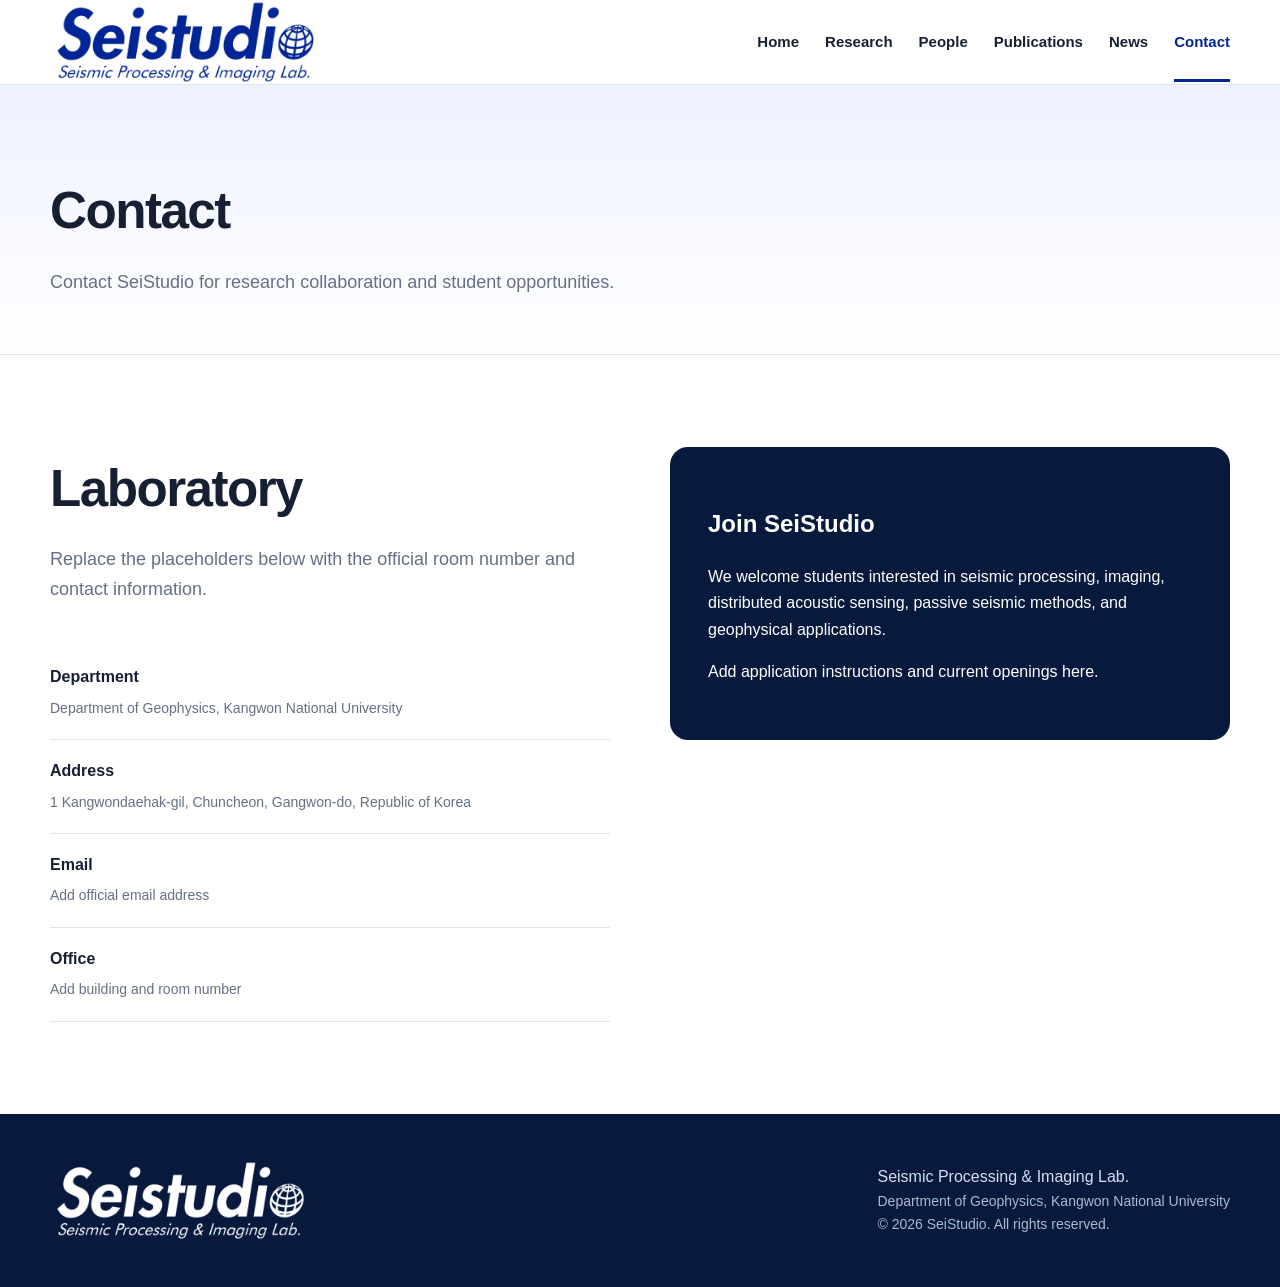
==== contact.html @ 81cd83b4 "Add files via upload" ====
<!DOCTYPE html>
<html lang="en">
<head>
  <meta charset="UTF-8">
  <meta name="viewport" content="width=device-width, initial-scale=1.0">
  <meta name="description" content="SeiStudio, Seismic Processing and Imaging Lab at Kangwon National University">
  <title>Contact | SeiStudio</title>
  <link rel="stylesheet" href="styles.css">
</head>
<body>

<header class="site-header">
  <div class="container navbar">
    <a class="brand" href="index.html">
      <img src="assets/Seistudio_logo_blue.png" alt="SeiStudio">
    </a>
    <nav class="nav-links" aria-label="Primary navigation">
      <a href="index.html" class="">Home</a>
      <a href="research.html" class="">Research</a>
      <a href="people.html" class="">People</a>
      <a href="publications.html" class="">Publications</a>
      <a href="news.html" class="">News</a>
      <a href="contact.html" class="active">Contact</a>
    </nav>
  </div>
</header>


<main>
  <section class="page-hero">
    <div class="container">
      <h1>Contact</h1>
      <p>Contact SeiStudio for research collaboration and student opportunities.</p>
    </div>
  </section>
  <section class="section">
    <div class="container split">
      <div>
        <div class="section-heading">
          <h2>Laboratory</h2>
          <p>Replace the placeholders below with the official room number and contact information.</p>
        </div>
        <ul class="list-clean">
          <li><strong>Department</strong><span class="meta">Department of Geophysics, Kangwon National University</span></li>
          <li><strong>Address</strong><span class="meta">1 Kangwondaehak-gil, Chuncheon, Gangwon-do, Republic of Korea</span></li>
          <li><strong>Email</strong><span class="meta">Add official email address</span></li>
          <li><strong>Office</strong><span class="meta">Add building and room number</span></li>
        </ul>
      </div>
      <aside class="contact-box">
        <h2>Join SeiStudio</h2>
        <p>
          We welcome students interested in seismic processing, imaging,
          distributed acoustic sensing, passive seismic methods, and geophysical applications.
        </p>
        <p>Add application instructions and current openings here.</p>
      </aside>
    </div>
  </section>
</main>


<footer class="site-footer">
  <div class="container footer-grid">
    <img src="assets/Seistudio_logo_white.png" alt="SeiStudio">
    <div>
      <div>Seismic Processing &amp; Imaging Lab.</div>
      <div class="small">Department of Geophysics, Kangwon National University</div>
      <div class="small">&copy; 2026 SeiStudio. All rights reserved.</div>
    </div>
  </div>
</footer>

</body>
</html>
---- styles.css ----
:root {
  --blue: #002596;
  --navy: #071a3d;
  --text: #172033;
  --muted: #657084;
  --line: #dfe5ec;
  --light: #f6f8fb;
  --white: #ffffff;
  --max-width: 1180px;
}

* {
  box-sizing: border-box;
}

html {
  scroll-behavior: smooth;
}

body {
  margin: 0;
  font-family: Arial, Helvetica, sans-serif;
  color: var(--text);
  background: var(--white);
  line-height: 1.65;
}

a {
  color: inherit;
  text-decoration: none;
}

img {
  max-width: 100%;
}

.container {
  width: min(var(--max-width), calc(100% - 40px));
  margin: 0 auto;
}

.site-header {
  position: sticky;
  top: 0;
  z-index: 100;
  background: rgba(255,255,255,0.96);
  border-bottom: 1px solid var(--line);
  backdrop-filter: blur(10px);
}

.navbar {
  min-height: 78px;
  display: flex;
  align-items: center;
  justify-content: space-between;
  gap: 24px;
}

.brand img {
  width: 270px;
  display: block;
}

.nav-links {
  display: flex;
  align-items: center;
  gap: 26px;
  font-size: 15px;
  font-weight: 600;
}

.nav-links a {
  padding: 28px 0 24px;
  border-bottom: 3px solid transparent;
}

.nav-links a:hover,
.nav-links a.active {
  color: var(--blue);
  border-bottom-color: var(--blue);
}

.hero {
  min-height: 650px;
  display: flex;
  align-items: center;
  color: var(--white);
  background:
    linear-gradient(105deg, rgba(7,26,61,0.96), rgba(0,37,150,0.78)),
    radial-gradient(circle at 75% 35%, rgba(255,255,255,0.12), transparent 34%);
}

.hero-grid {
  display: grid;
  grid-template-columns: 1.15fr 0.85fr;
  align-items: center;
  gap: 64px;
  padding: 90px 0;
}

.hero-logo {
  width: min(720px, 100%);
  margin-bottom: 28px;
}

.eyebrow {
  font-size: 13px;
  font-weight: 700;
  letter-spacing: 0.16em;
  text-transform: uppercase;
  color: #b9c8ff;
  margin-bottom: 18px;
}

.hero h1 {
  font-size: clamp(42px, 6vw, 76px);
  line-height: 1.05;
  margin: 0 0 24px;
  letter-spacing: -0.04em;
}

.hero p {
  max-width: 760px;
  font-size: 20px;
  color: #e4e9f8;
  margin: 0;
}

.hero-card {
  padding: 34px;
  border: 1px solid rgba(255,255,255,0.22);
  border-radius: 18px;
  background: rgba(255,255,255,0.08);
  box-shadow: 0 20px 50px rgba(0,0,0,0.18);
}

.hero-card h3 {
  margin-top: 0;
  font-size: 20px;
}

.hero-card ul {
  padding-left: 20px;
  margin-bottom: 0;
  color: #ecf0ff;
}

.section {
  padding: 92px 0;
}

.section.light {
  background: var(--light);
}

.section-heading {
  max-width: 760px;
  margin-bottom: 42px;
}

.section-heading h2,
.page-hero h1 {
  font-size: clamp(34px, 4vw, 52px);
  margin: 0 0 14px;
  letter-spacing: -0.03em;
}

.section-heading p,
.page-hero p {
  color: var(--muted);
  font-size: 18px;
  margin: 0;
}

.cards {
  display: grid;
  grid-template-columns: repeat(4, 1fr);
  gap: 22px;
}

.card {
  background: var(--white);
  border: 1px solid var(--line);
  border-radius: 16px;
  padding: 28px;
  transition: transform 0.2s ease, box-shadow 0.2s ease;
}

.card:hover {
  transform: translateY(-4px);
  box-shadow: 0 15px 35px rgba(21, 42, 90, 0.10);
}

.card-number {
  width: 42px;
  height: 42px;
  border-radius: 50%;
  display: grid;
  place-items: center;
  background: #e9eeff;
  color: var(--blue);
  font-weight: 700;
  margin-bottom: 18px;
}

.card h3 {
  margin: 0 0 10px;
  font-size: 20px;
}

.card p {
  color: var(--muted);
  margin: 0;
}

.split {
  display: grid;
  grid-template-columns: 1fr 1fr;
  gap: 60px;
  align-items: start;
}

.list-clean {
  list-style: none;
  padding: 0;
  margin: 0;
}

.list-clean li {
  padding: 18px 0;
  border-bottom: 1px solid var(--line);
}

.list-clean strong {
  display: block;
  margin-bottom: 4px;
}

.meta {
  font-size: 14px;
  color: var(--muted);
}

.page-hero {
  padding: 84px 0 56px;
  background: linear-gradient(180deg, #eef2ff, #ffffff);
  border-bottom: 1px solid var(--line);
}

.content-grid {
  display: grid;
  grid-template-columns: 1fr 1fr;
  gap: 26px;
}

.profile {
  display: grid;
  grid-template-columns: 220px 1fr;
  gap: 34px;
  align-items: start;
  padding: 32px;
  border: 1px solid var(--line);
  border-radius: 16px;
}

.profile-photo {
  aspect-ratio: 4/5;
  background: var(--light);
  border: 1px dashed #aeb8c7;
  border-radius: 12px;
  display: grid;
  place-items: center;
  text-align: center;
  padding: 20px;
  color: var(--muted);
}

.pub-item {
  padding: 24px 0;
  border-bottom: 1px solid var(--line);
}

.pub-item:first-child {
  padding-top: 0;
}

.pub-item h3 {
  margin: 0 0 6px;
  font-size: 18px;
}

.pub-item p {
  margin: 0;
  color: var(--muted);
}

.tag {
  display: inline-block;
  margin-top: 10px;
  padding: 4px 10px;
  border-radius: 999px;
  background: #e9eeff;
  color: var(--blue);
  font-size: 12px;
  font-weight: 700;
}

.contact-box {
  background: var(--navy);
  color: var(--white);
  border-radius: 18px;
  padding: 38px;
}

.contact-box a {
  text-decoration: underline;
}

.site-footer {
  background: var(--navy);
  color: #d7def0;
  padding: 46px 0;
}

.footer-grid {
  display: flex;
  justify-content: space-between;
  align-items: center;
  gap: 28px;
}

.footer-grid img {
  width: 260px;
}

.small {
  font-size: 14px;
  color: #aeb8cf;
}

@media (max-width: 900px) {
  .nav-links {
    gap: 14px;
    font-size: 13px;
    overflow-x: auto;
  }

  .brand img {
    width: 210px;
  }

  .hero-grid,
  .split,
  .content-grid,
  .profile {
    grid-template-columns: 1fr;
  }

  .cards {
    grid-template-columns: repeat(2, 1fr);
  }

  .hero-card {
    display: none;
  }
}

@media (max-width: 620px) {
  .navbar {
    align-items: flex-start;
    flex-direction: column;
    padding: 16px 0 0;
  }

  .nav-links {
    width: 100%;
  }

  .nav-links a {
    padding: 12px 0 14px;
  }

  .cards {
    grid-template-columns: 1fr;
  }

  .hero {
    min-height: 540px;
  }

  .hero-grid {
    padding: 70px 0;
  }

  .hero p {
    font-size: 18px;
  }

  .footer-grid {
    flex-direction: column;
    align-items: flex-start;
  }
}
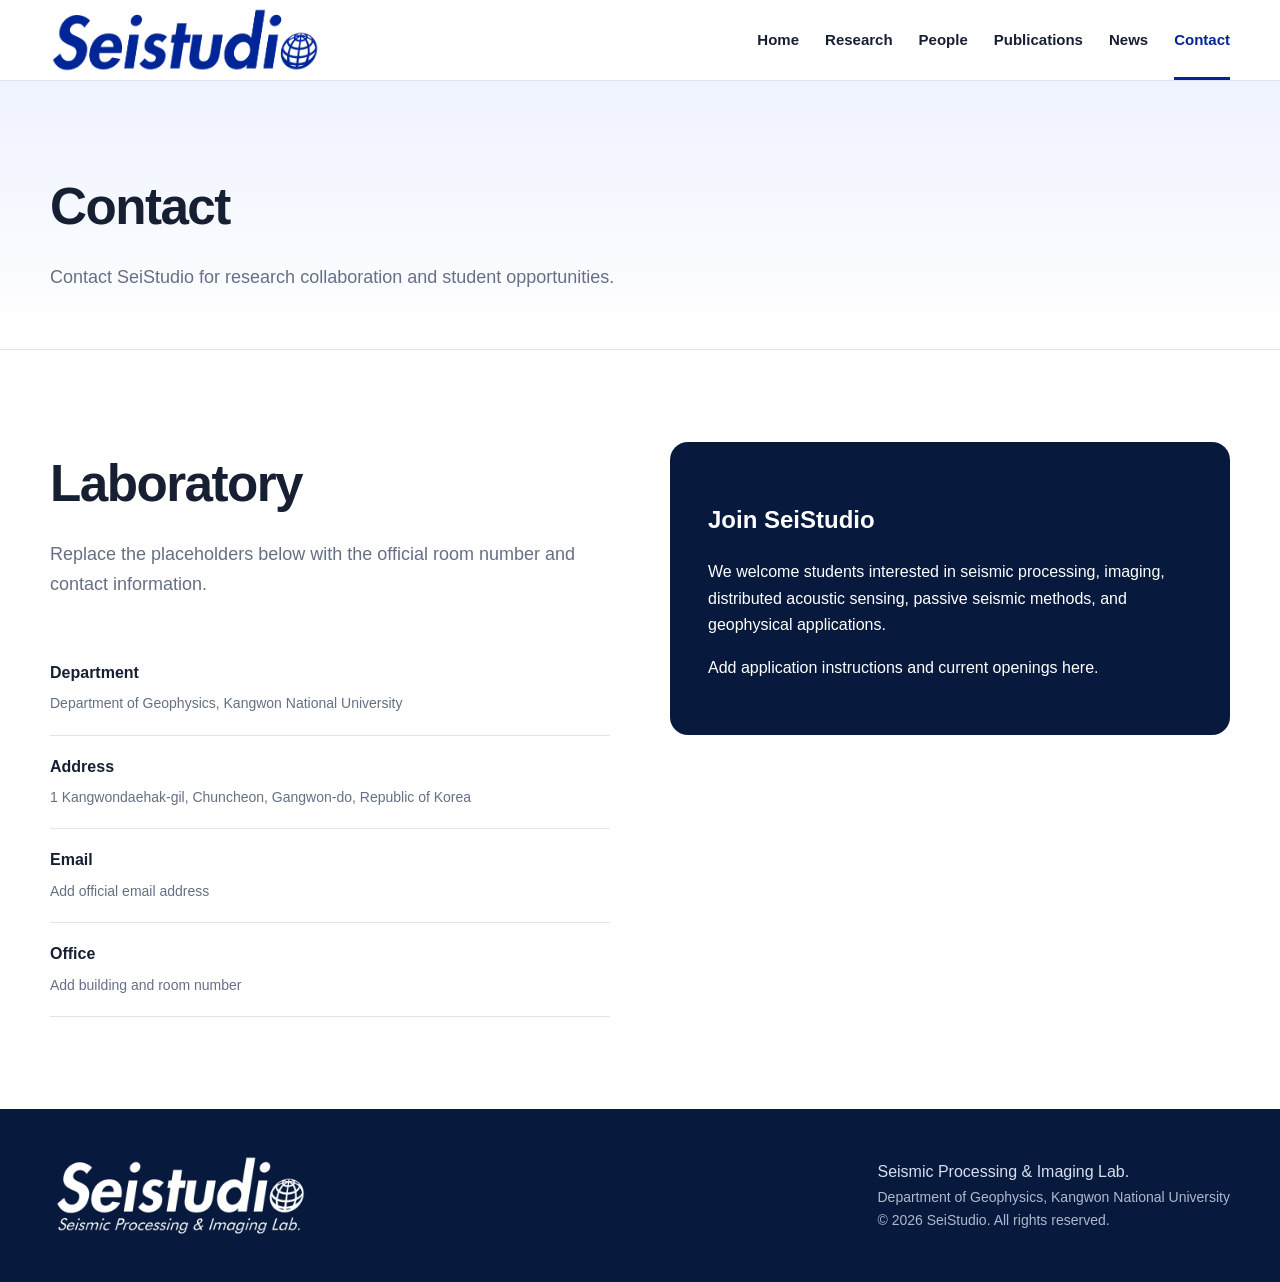
==== commit f114ed0b: "Update contact.html" ====
--- a/contact.html
+++ b/contact.html
@@ -12,7 +12,7 @@
 <header class="site-header">
   <div class="container navbar">
     <a class="brand" href="index.html">
-      <img src="assets/Seistudio_logo_blue.png" alt="SeiStudio">
+      <img src="assets/Seistudio_header_blue.png" alt="SeiStudio">
     </a>
     <nav class="nav-links" aria-label="Primary navigation">
       <a href="index.html" class="">Home</a>
@@ -72,4 +72,4 @@
 </footer>
 
 </body>
-</html>+</html>
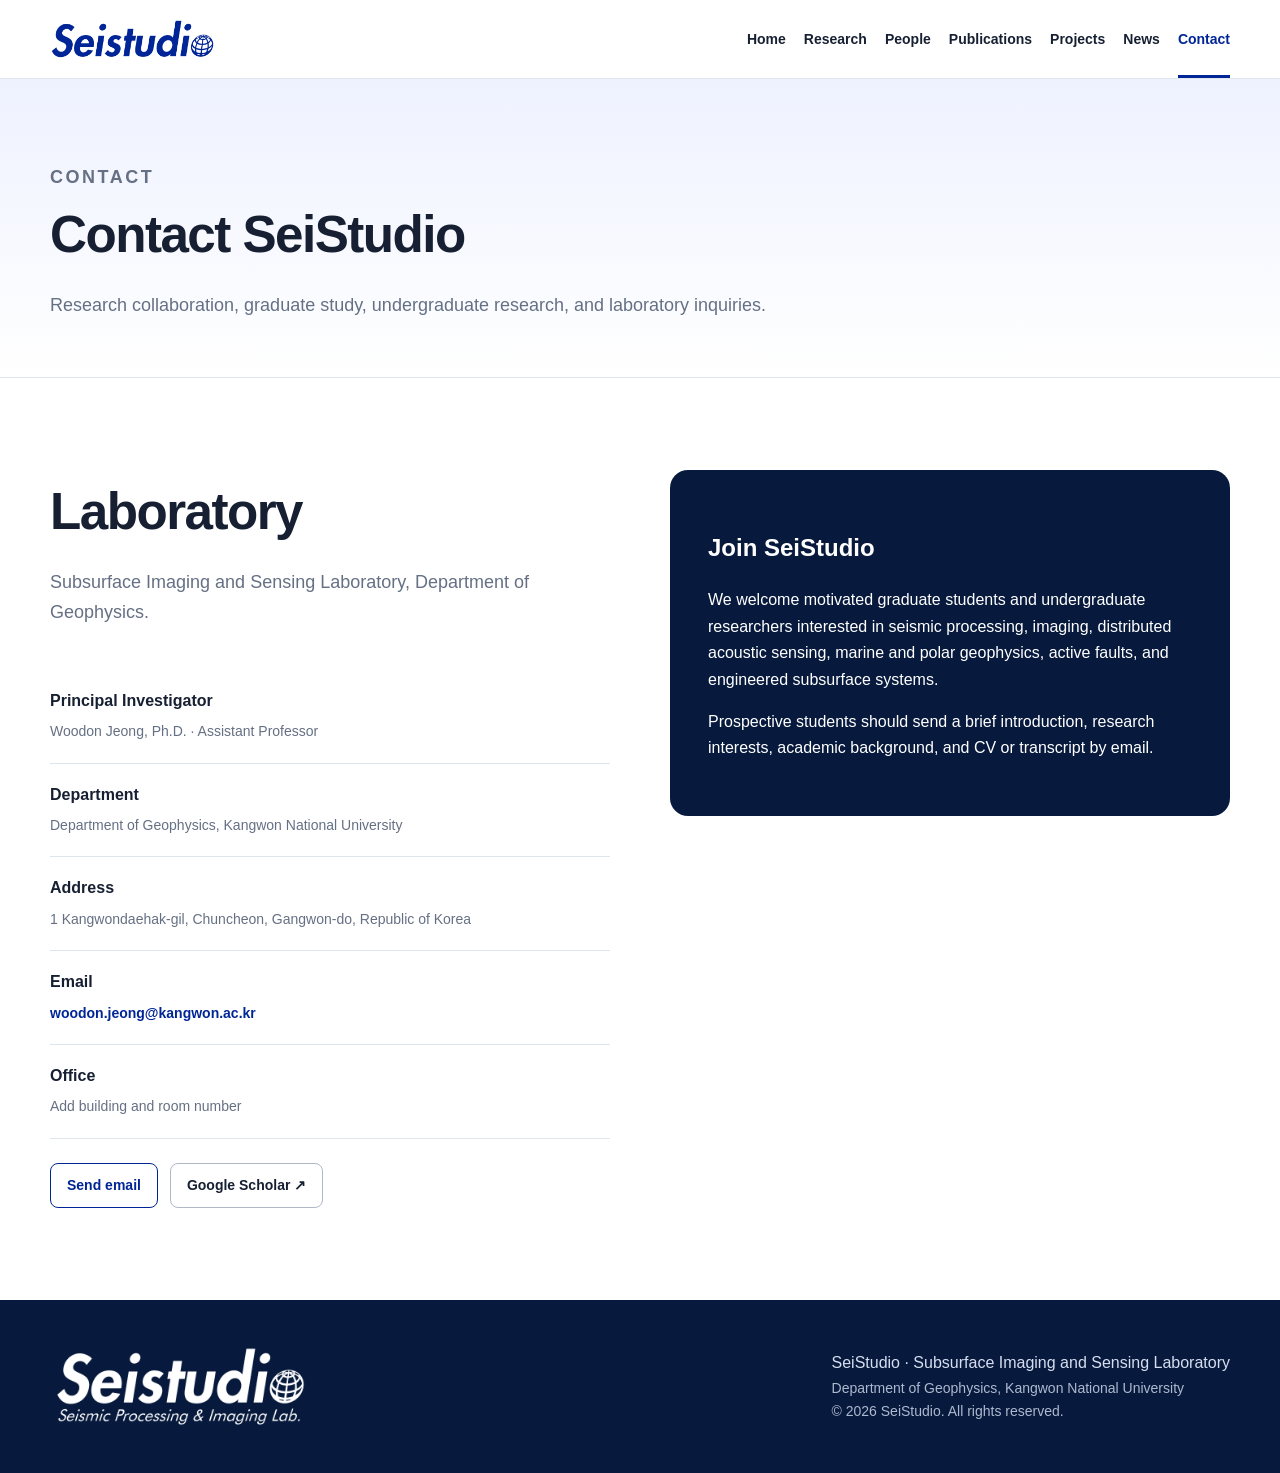
==== commit 2ade73da: "Add files via upload" ====
--- a/contact.html
+++ b/contact.html
@@ -3,73 +3,99 @@
 <head>
   <meta charset="UTF-8">
   <meta name="viewport" content="width=device-width, initial-scale=1.0">
-  <meta name="description" content="SeiStudio, Seismic Processing and Imaging Lab at Kangwon National University">
+  <meta name="description" content="SeiStudio, Subsurface Imaging and Sensing Laboratory at Kangwon National University">
   <title>Contact | SeiStudio</title>
   <link rel="stylesheet" href="styles.css">
+  <link rel="stylesheet" href="cv-update.css">
+
 </head>
 <body>
-
 <header class="site-header">
   <div class="container navbar">
-    <a class="brand" href="index.html">
+    <a class="brand" href="index.html" aria-label="SeiStudio home">
       <img src="assets/Seistudio_header_blue.png" alt="SeiStudio">
     </a>
     <nav class="nav-links" aria-label="Primary navigation">
-      <a href="index.html" class="">Home</a>
-      <a href="research.html" class="">Research</a>
-      <a href="people.html" class="">People</a>
-      <a href="publications.html" class="">Publications</a>
-      <a href="news.html" class="">News</a>
+      <a href="index.html">Home</a>
+      <a href="research.html">Research</a>
+      <a href="people.html">People</a>
+      <a href="publications.html">Publications</a>
+      <a href="projects.html">Projects</a>
+      <a href="news.html">News</a>
       <a href="contact.html" class="active">Contact</a>
     </nav>
   </div>
 </header>
 
-
 <main>
   <section class="page-hero">
     <div class="container">
-      <h1>Contact</h1>
-      <p>Contact SeiStudio for research collaboration and student opportunities.</p>
+      <p class="section-kicker">Contact</p>
+      <h1>Contact SeiStudio</h1>
+      <p>Research collaboration, graduate study, undergraduate research, and laboratory inquiries.</p>
     </div>
   </section>
+
   <section class="section">
     <div class="container split">
-      <div>
+      <div class="contact-details">
         <div class="section-heading">
           <h2>Laboratory</h2>
-          <p>Replace the placeholders below with the official room number and contact information.</p>
+          <p>Subsurface Imaging and Sensing Laboratory, Department of Geophysics.</p>
         </div>
         <ul class="list-clean">
-          <li><strong>Department</strong><span class="meta">Department of Geophysics, Kangwon National University</span></li>
-          <li><strong>Address</strong><span class="meta">1 Kangwondaehak-gil, Chuncheon, Gangwon-do, Republic of Korea</span></li>
-          <li><strong>Email</strong><span class="meta">Add official email address</span></li>
-          <li><strong>Office</strong><span class="meta">Add building and room number</span></li>
+          <li>
+            <strong>Principal Investigator</strong>
+            <span class="meta">Woodon Jeong, Ph.D. · Assistant Professor</span>
+          </li>
+          <li>
+            <strong>Department</strong>
+            <span class="meta">Department of Geophysics, Kangwon National University</span>
+          </li>
+          <li>
+            <strong>Address</strong>
+            <span class="meta">1 Kangwondaehak-gil, Chuncheon, Gangwon-do, Republic of Korea</span>
+          </li>
+          <li>
+            <strong>Email</strong>
+            <span class="meta"><a href="mailto:woodon.jeong@kangwon.ac.kr">woodon.jeong@kangwon.ac.kr</a></span>
+          </li>
+          <li>
+            <strong>Office</strong>
+            <span class="meta">Add building and room number</span>
+          </li>
         </ul>
+        <div class="button-row">
+          <a class="button-link" href="mailto:woodon.jeong@kangwon.ac.kr">Send email</a>
+          <a class="button-link secondary" href="https://scholar.google.com/citations?user=vx_6t-YAAAAJ&amp;hl=en" target="_blank" rel="noopener noreferrer">Google Scholar ↗</a>
+        </div>
       </div>
+
       <aside class="contact-box">
         <h2>Join SeiStudio</h2>
         <p>
-          We welcome students interested in seismic processing, imaging,
-          distributed acoustic sensing, passive seismic methods, and geophysical applications.
+          We welcome motivated graduate students and undergraduate researchers
+          interested in seismic processing, imaging, distributed acoustic sensing,
+          marine and polar geophysics, active faults, and engineered subsurface systems.
         </p>
-        <p>Add application instructions and current openings here.</p>
+        <p>
+          Prospective students should send a brief introduction, research interests,
+          academic background, and CV or transcript by email.
+        </p>
       </aside>
     </div>
   </section>
 </main>
 
-
 <footer class="site-footer">
   <div class="container footer-grid">
     <img src="assets/Seistudio_logo_white.png" alt="SeiStudio">
     <div>
-      <div>Seismic Processing &amp; Imaging Lab.</div>
+      <div>SeiStudio · Subsurface Imaging and Sensing Laboratory</div>
       <div class="small">Department of Geophysics, Kangwon National University</div>
       <div class="small">&copy; 2026 SeiStudio. All rights reserved.</div>
     </div>
   </div>
 </footer>
-
 </body>
 </html>
--- a/styles.css
+++ b/styles.css
@@ -49,16 +49,23 @@
 }
 
 .navbar {
-  min-height: 78px;
+  min-height: 64px;
   display: flex;
   align-items: center;
   justify-content: space-between;
-  gap: 24px;
+  gap: 32px;
+}
+
+.brand {
+  display: flex;
+  align-items: center;
+  flex-shrink: 0;
 }
 
 .brand img {
-  width: 270px;
   display: block;
+  width: 165px;
+  height: auto;
 }
 
 .nav-links {
@@ -274,7 +281,29 @@
   padding: 20px;
   color: var(--muted);
 }
-
+.profile-links {
+  display: flex;
+  flex-wrap: wrap;
+  gap: 12px;
+  margin-top: 24px;
+}
+
+.profile-link {
+  display: inline-flex;
+  align-items: center;
+  padding: 10px 16px;
+  border: 1px solid var(--blue);
+  border-radius: 8px;
+  color: var(--blue);
+  font-size: 14px;
+  font-weight: 700;
+  transition: 0.2s ease;
+}
+
+.profile-link:hover {
+  background: var(--blue);
+  color: var(--white);
+}
 .pub-item {
   padding: 24px 0;
   border-bottom: 1px solid var(--line);
@@ -346,7 +375,7 @@
   }
 
   .brand img {
-    width: 210px;
+    width: 145px;
   }
 
   .hero-grid,
@@ -400,4 +429,4 @@
     flex-direction: column;
     align-items: flex-start;
   }
-}+}
--- a/cv-update.css
+++ b/cv-update.css
@@ -0,0 +1,411 @@
+/* CV-based website update
+   This file supplements the existing styles.css without replacing it. */
+
+.nav-links {
+  gap: 18px;
+  white-space: nowrap;
+}
+
+.nav-links a {
+  font-size: 14px;
+}
+
+.section-kicker {
+  margin: 0 0 10px;
+  color: var(--blue);
+  font-size: 12px;
+  font-weight: 800;
+  letter-spacing: 0.14em;
+  text-transform: uppercase;
+}
+
+.lead {
+  max-width: 860px;
+  font-size: 19px;
+  color: var(--muted);
+}
+
+.button-row {
+  display: flex;
+  flex-wrap: wrap;
+  gap: 12px;
+  margin-top: 24px;
+}
+
+.button-link {
+  display: inline-flex;
+  align-items: center;
+  justify-content: center;
+  min-height: 42px;
+  padding: 10px 16px;
+  border: 1px solid var(--blue);
+  border-radius: 8px;
+  color: var(--blue);
+  font-size: 14px;
+  font-weight: 700;
+  transition: background 0.2s ease, color 0.2s ease;
+}
+
+.button-link:hover {
+  background: var(--blue);
+  color: var(--white);
+}
+
+.button-link.secondary {
+  border-color: #aeb8c7;
+  color: var(--text);
+}
+
+.button-link.secondary:hover {
+  border-color: var(--navy);
+  background: var(--navy);
+  color: var(--white);
+}
+
+.research-grid-five {
+  display: grid;
+  grid-template-columns: repeat(5, 1fr);
+  gap: 18px;
+}
+
+.research-grid-five .card {
+  padding: 24px;
+}
+
+.research-grid-five .card h3 {
+  font-size: 18px;
+}
+
+.feature-strip {
+  display: grid;
+  grid-template-columns: 0.8fr 1.2fr;
+  gap: 54px;
+  align-items: start;
+}
+
+.fact-grid {
+  display: grid;
+  grid-template-columns: repeat(3, 1fr);
+  gap: 16px;
+  margin-top: 26px;
+}
+
+.fact {
+  padding: 20px;
+  border: 1px solid var(--line);
+  border-radius: 14px;
+  background: var(--white);
+}
+
+.fact strong {
+  display: block;
+  color: var(--blue);
+  font-size: 25px;
+  line-height: 1.15;
+}
+
+.fact span {
+  display: block;
+  margin-top: 5px;
+  color: var(--muted);
+  font-size: 13px;
+}
+
+.profile-wide {
+  display: grid;
+  grid-template-columns: 230px minmax(0, 1fr);
+  gap: 42px;
+  align-items: start;
+  padding: 34px;
+  border: 1px solid var(--line);
+  border-radius: 18px;
+  background: var(--white);
+}
+
+.profile-photo-tall {
+  min-height: 285px;
+  aspect-ratio: 4 / 5;
+  border: 1px dashed #aeb8c7;
+  border-radius: 14px;
+  background: var(--light);
+  color: var(--muted);
+  display: grid;
+  place-items: center;
+  text-align: center;
+  padding: 20px;
+}
+
+.profile-title {
+  margin: 0 0 4px;
+  font-size: clamp(30px, 4vw, 44px);
+  letter-spacing: -0.03em;
+}
+
+.profile-role {
+  margin: 0 0 22px;
+  color: var(--blue);
+  font-size: 17px;
+  font-weight: 700;
+}
+
+.profile-summary {
+  max-width: 850px;
+  color: #465165;
+  font-size: 17px;
+}
+
+.profile-section-grid {
+  display: grid;
+  grid-template-columns: 1fr 1fr;
+  gap: 26px;
+}
+
+.info-panel {
+  padding: 28px;
+  border: 1px solid var(--line);
+  border-radius: 16px;
+  background: var(--white);
+}
+
+.info-panel h2,
+.info-panel h3 {
+  margin-top: 0;
+}
+
+.timeline {
+  list-style: none;
+  margin: 0;
+  padding: 0;
+}
+
+.timeline li {
+  position: relative;
+  padding: 0 0 25px 25px;
+  border-left: 2px solid #d9e0eb;
+}
+
+.timeline li:last-child {
+  padding-bottom: 0;
+  border-left-color: transparent;
+}
+
+.timeline li::before {
+  content: "";
+  position: absolute;
+  left: -7px;
+  top: 5px;
+  width: 12px;
+  height: 12px;
+  border-radius: 50%;
+  background: var(--blue);
+  box-shadow: 0 0 0 4px #edf1ff;
+}
+
+.timeline .time {
+  display: block;
+  color: var(--blue);
+  font-size: 13px;
+  font-weight: 800;
+}
+
+.timeline strong {
+  display: block;
+  margin: 2px 0;
+}
+
+.timeline .detail {
+  color: var(--muted);
+  font-size: 14px;
+}
+
+.compact-list {
+  margin: 0;
+  padding-left: 19px;
+}
+
+.compact-list li {
+  margin: 9px 0;
+  color: #465165;
+}
+
+.student-grid {
+  display: grid;
+  grid-template-columns: repeat(3, 1fr);
+  gap: 20px;
+}
+
+.project-section {
+  margin-bottom: 72px;
+}
+
+.project-list {
+  display: grid;
+  gap: 18px;
+}
+
+.project-card {
+  display: grid;
+  grid-template-columns: 170px minmax(0, 1fr);
+  gap: 28px;
+  padding: 28px;
+  border: 1px solid var(--line);
+  border-radius: 16px;
+  background: var(--white);
+}
+
+.project-meta {
+  color: var(--blue);
+  font-size: 13px;
+  font-weight: 800;
+  letter-spacing: 0.02em;
+}
+
+.project-card h3 {
+  margin: 0 0 10px;
+  font-size: 21px;
+  line-height: 1.35;
+}
+
+.project-card p {
+  margin: 5px 0;
+  color: var(--muted);
+}
+
+.project-role {
+  display: inline-block;
+  margin-top: 12px;
+  padding: 4px 9px;
+  border-radius: 999px;
+  background: #e9eeff;
+  color: var(--blue);
+  font-size: 11px;
+  font-weight: 800;
+  text-transform: uppercase;
+}
+
+.research-detail {
+  display: grid;
+  grid-template-columns: 70px minmax(0, 1fr);
+  gap: 22px;
+  padding: 30px 0;
+  border-bottom: 1px solid var(--line);
+}
+
+.research-detail:first-child {
+  padding-top: 0;
+}
+
+.research-index {
+  width: 54px;
+  height: 54px;
+  border-radius: 50%;
+  display: grid;
+  place-items: center;
+  background: #e9eeff;
+  color: var(--blue);
+  font-weight: 800;
+}
+
+.research-detail h2 {
+  margin: 0 0 10px;
+  font-size: 27px;
+}
+
+.research-detail p {
+  color: var(--muted);
+}
+
+.topic-tags {
+  display: flex;
+  flex-wrap: wrap;
+  gap: 8px;
+  margin-top: 16px;
+}
+
+.topic-tag {
+  padding: 5px 10px;
+  border-radius: 999px;
+  background: var(--light);
+  border: 1px solid var(--line);
+  color: #4b5668;
+  font-size: 12px;
+  font-weight: 700;
+}
+
+.home-publications {
+  display: grid;
+  gap: 0;
+}
+
+.home-publication {
+  padding: 20px 0;
+  border-bottom: 1px solid var(--line);
+}
+
+.home-publication:first-child {
+  padding-top: 0;
+}
+
+.home-publication h3 {
+  margin: 0 0 5px;
+  font-size: 18px;
+}
+
+.home-publication p {
+  margin: 0;
+  color: var(--muted);
+  font-size: 14px;
+}
+
+.contact-details a {
+  color: var(--blue);
+  font-weight: 700;
+}
+
+@media (max-width: 1120px) {
+  .research-grid-five {
+    grid-template-columns: repeat(3, 1fr);
+  }
+}
+
+@media (max-width: 900px) {
+  .nav-links {
+    gap: 16px;
+  }
+
+  .research-grid-five,
+  .student-grid,
+  .fact-grid {
+    grid-template-columns: repeat(2, 1fr);
+  }
+
+  .feature-strip,
+  .profile-wide,
+  .profile-section-grid,
+  .project-card {
+    grid-template-columns: 1fr;
+  }
+
+  .project-card {
+    gap: 10px;
+  }
+}
+
+@media (max-width: 620px) {
+  .research-grid-five,
+  .student-grid,
+  .fact-grid {
+    grid-template-columns: 1fr;
+  }
+
+  .research-detail {
+    grid-template-columns: 1fr;
+    gap: 12px;
+  }
+
+  .profile-wide,
+  .info-panel,
+  .project-card {
+    padding: 23px;
+  }
+}
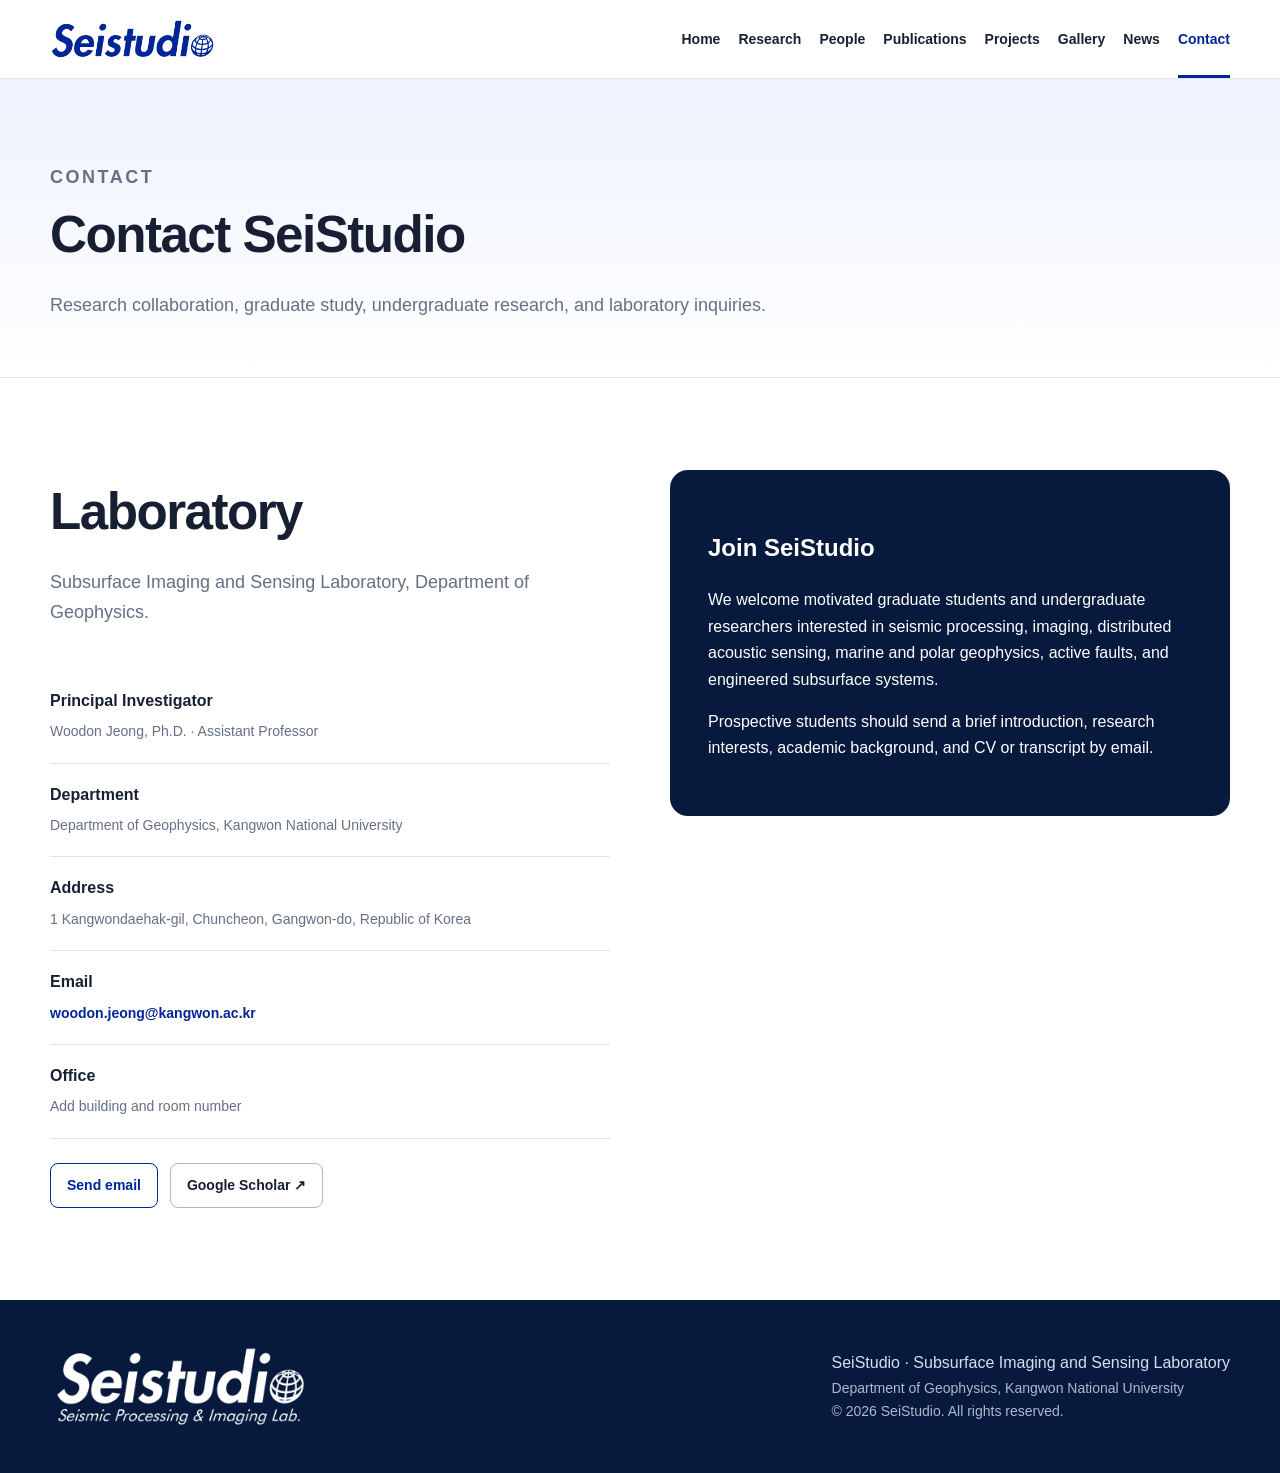
==== commit a1328716: "Update contact.html" ====
--- a/contact.html
+++ b/contact.html
@@ -21,6 +21,7 @@
       <a href="people.html">People</a>
       <a href="publications.html">Publications</a>
       <a href="projects.html">Projects</a>
+      <a href="gallery.html">Gallery</a>
       <a href="news.html">News</a>
       <a href="contact.html" class="active">Contact</a>
     </nav>
--- a/styles.css
+++ b/styles.css
@@ -281,29 +281,7 @@
   padding: 20px;
   color: var(--muted);
 }
-.profile-links {
-  display: flex;
-  flex-wrap: wrap;
-  gap: 12px;
-  margin-top: 24px;
-}
-
-.profile-link {
-  display: inline-flex;
-  align-items: center;
-  padding: 10px 16px;
-  border: 1px solid var(--blue);
-  border-radius: 8px;
-  color: var(--blue);
-  font-size: 14px;
-  font-weight: 700;
-  transition: 0.2s ease;
-}
-
-.profile-link:hover {
-  background: var(--blue);
-  color: var(--white);
-}
+
 .pub-item {
   padding: 24px 0;
   border-bottom: 1px solid var(--line);
@@ -429,4 +407,4 @@
     flex-direction: column;
     align-items: flex-start;
   }
-}
+}
--- a/cv-update.css
+++ b/cv-update.css
@@ -233,6 +233,9 @@
   grid-template-columns: repeat(3, 1fr);
   gap: 20px;
 }
+.postdoc-grid {
+  grid-template-columns: minmax(0, 580px) !important;
+}
 
 .project-section {
   margin-bottom: 72px;
@@ -408,4 +411,377 @@
   .project-card {
     padding: 23px;
   }
-}+}
+
+/* Graduate students and alumni */
+.student-card-grid {
+  display: grid;
+  grid-template-columns: repeat(3, minmax(0, 1fr));
+  gap: 24px;
+}
+
+.student-profile-card {
+  overflow: hidden;
+  border: 1px solid var(--line);
+  border-radius: 16px;
+  background: var(--white);
+  transition: transform 0.2s ease, box-shadow 0.2s ease;
+}
+
+.student-profile-card:hover {
+  transform: translateY(-4px);
+  box-shadow: 0 15px 35px rgba(21, 42, 90, 0.10);
+}
+
+.student-photo {
+  position: relative;
+  aspect-ratio: 4 / 5;
+  overflow: hidden;
+  background: linear-gradient(145deg, #edf1ff, #f7f9fc);
+}
+
+.student-photo img {
+  position: relative;
+  z-index: 2;
+  display: block;
+  width: 100%;
+  height: 100%;
+  object-fit: cover;
+  object-position: center 25%;
+}
+
+.student-initials {
+  position: absolute;
+  inset: 0;
+  z-index: 1;
+  display: grid;
+  place-items: center;
+  color: #7080ad;
+  font-size: 46px;
+  font-weight: 800;
+  letter-spacing: -0.04em;
+}
+
+.student-card-body {
+  padding: 22px 22px 25px;
+}
+
+.student-status {
+  margin: 0 0 8px;
+  color: var(--blue);
+  font-size: 12px;
+  font-weight: 800;
+  letter-spacing: 0.04em;
+  text-transform: uppercase;
+}
+
+.student-card-body h3 {
+  margin: 0;
+  font-size: 22px;
+  line-height: 1.25;
+}
+
+.student-name-ko {
+  margin: 3px 0 16px;
+  color: var(--muted);
+  font-size: 14px;
+}
+
+.student-topic {
+  margin: 0;
+  color: #465165;
+  font-size: 14px;
+  line-height: 1.55;
+}
+
+.student-topic-muted {
+  color: #8a94a5;
+  font-style: italic;
+}
+
+/* Alumni — full-width profile cards */
+.alumni-heading {
+  margin-top: 82px;
+  margin-bottom: 34px;
+}
+
+.alumni-list {
+  display: grid !important;
+  grid-template-columns: 1fr !important;
+  gap: 28px !important;
+}
+
+.alumni-profile {
+  display: block !important;
+  padding: 0 !important;
+  overflow: hidden;
+  border: 1px solid var(--line) !important;
+  border-left: 5px solid var(--blue) !important;
+  border-radius: 16px !important;
+  background: var(--white) !important;
+  box-shadow: 0 8px 24px rgba(21, 42, 90, 0.05);
+}
+
+.alumni-profile-header {
+  display: flex !important;
+  align-items: center !important;
+  justify-content: space-between !important;
+  gap: 20px !important;
+  padding: 24px 28px 20px !important;
+  border-bottom: 1px solid var(--line) !important;
+  background: #fbfcff !important;
+}
+
+.alumni-profile-header h3 {
+  margin: 0 !important;
+  color: var(--text) !important;
+  font-size: 23px !important;
+  line-height: 1.25 !important;
+}
+
+.alumni-name-ko {
+  margin-left: 7px !important;
+  color: var(--muted) !important;
+  font-size: 15px !important;
+  font-weight: 500 !important;
+}
+
+.degree-badge {
+  flex: 0 0 auto;
+  display: inline-flex !important;
+  align-items: center;
+  min-height: 34px;
+  padding: 7px 12px !important;
+  border-radius: 999px !important;
+  background: #e9eeff !important;
+  color: var(--blue) !important;
+  font-size: 12px !important;
+  font-weight: 800 !important;
+  white-space: nowrap;
+}
+
+.alumni-profile-content {
+  display: grid !important;
+  grid-template-columns: minmax(0, 1.6fr) minmax(230px, 0.7fr) !important;
+  gap: 32px !important;
+  padding: 25px 28px 28px !important;
+}
+
+.alumni-info-block {
+  min-width: 0;
+}
+
+.alumni-label {
+  display: block !important;
+  margin: 0 0 7px !important;
+  color: var(--blue) !important;
+  font-size: 11px !important;
+  font-weight: 800 !important;
+  letter-spacing: 0.08em !important;
+  text-transform: uppercase !important;
+}
+
+.alumni-thesis {
+  margin: 0 !important;
+  color: #313d52 !important;
+  font-size: 16px !important;
+  font-weight: 600 !important;
+  line-height: 1.55 !important;
+}
+
+.alumni-thesis-ko {
+  margin: 7px 0 0 !important;
+  color: var(--muted) !important;
+  font-size: 14px !important;
+  line-height: 1.5 !important;
+}
+
+.alumni-affiliation {
+  align-self: stretch;
+  padding-left: 28px !important;
+  border-left: 1px solid var(--line) !important;
+}
+
+.alumni-affiliation strong {
+  display: block !important;
+  margin-top: 2px !important;
+  color: var(--text) !important;
+  font-size: 15px !important;
+  line-height: 1.45 !important;
+}
+
+.alumni-affiliation-ko {
+  display: block !important;
+  margin-top: 5px !important;
+  color: var(--muted) !important;
+  font-size: 13px !important;
+}
+
+@media (max-width: 900px) {
+  .student-card-grid {
+    grid-template-columns: repeat(2, minmax(0, 1fr));
+  }
+
+  .alumni-profile-content {
+    grid-template-columns: 1fr !important;
+    gap: 22px !important;
+  }
+
+  .alumni-affiliation {
+    padding-left: 0 !important;
+    padding-top: 20px !important;
+    border-left: 0 !important;
+    border-top: 1px solid var(--line) !important;
+  }
+}
+
+@media (max-width: 620px) {
+  .student-card-grid {
+    grid-template-columns: 1fr;
+  }
+
+  .alumni-profile-header {
+    align-items: flex-start !important;
+    flex-direction: column !important;
+    gap: 12px !important;
+  }
+
+  .alumni-profile-header,
+  .alumni-profile-content {
+    padding-left: 22px !important;
+    padding-right: 22px !important;
+  }
+}
+
+/* Professor profile photo — restored */
+.profile-wide {
+  grid-template-columns: 260px minmax(0, 1fr);
+}
+
+.profile-wide .profile-photo-tall {
+  display: block;
+  width: 100%;
+  aspect-ratio: 4 / 5;
+  min-height: 0;
+  padding: 0;
+  overflow: hidden;
+  border: none;
+  border-radius: 14px;
+  background: transparent;
+}
+
+.profile-wide .profile-photo-tall img {
+  display: block;
+  width: 100%;
+  height: 100%;
+  min-height: 0;
+  object-fit: cover;
+  object-position: center 30%;
+  border-radius: 14px;
+}
+
+@media (max-width: 900px) {
+  .profile-wide {
+    grid-template-columns: 1fr;
+  }
+
+  .profile-wide .profile-photo-tall {
+    width: min(300px, 100%);
+  }
+}
+
+/* Compact graduate-student cards */
+.student-card-grid {
+  display: grid !important;
+  grid-template-columns: repeat(2, minmax(0, 1fr)) !important;
+  gap: 22px !important;
+}
+
+.student-profile-card {
+  display: grid !important;
+  grid-template-columns: 128px minmax(0, 1fr) !important;
+  min-height: 190px !important;
+  overflow: hidden !important;
+  border: 1px solid var(--line) !important;
+  border-radius: 16px !important;
+  background: var(--white) !important;
+}
+
+.student-photo {
+  width: 128px !important;
+  height: 100% !important;
+  min-height: 190px !important;
+  aspect-ratio: auto !important;
+  overflow: hidden !important;
+  background: linear-gradient(145deg, #edf1ff, #f7f9fc) !important;
+}
+
+.student-photo img {
+  width: 100% !important;
+  height: 100% !important;
+  min-height: 190px !important;
+  object-fit: cover !important;
+  object-position: center 24% !important;
+}
+
+.student-initials {
+  font-size: 34px !important;
+}
+
+.student-card-body {
+  display: flex !important;
+  flex-direction: column !important;
+  justify-content: center !important;
+  padding: 22px 24px !important;
+}
+
+.student-status {
+  margin-bottom: 7px !important;
+}
+
+.student-card-body h3 {
+  font-size: 21px !important;
+}
+
+.student-name-ko {
+  margin-bottom: 13px !important;
+}
+
+.student-topic {
+  font-size: 14px !important;
+  line-height: 1.52 !important;
+}
+
+@media (max-width: 900px) {
+  .student-card-grid {
+    grid-template-columns: 1fr !important;
+  }
+}
+
+@media (max-width: 560px) {
+  .student-profile-card {
+    grid-template-columns: 96px minmax(0, 1fr) !important;
+    min-height: 165px !important;
+  }
+
+  .student-photo {
+    width: 96px !important;
+    min-height: 165px !important;
+  }
+
+  .student-photo img {
+    min-height: 165px !important;
+  }
+
+  .student-card-body {
+    padding: 18px !important;
+  }
+
+  .student-card-body h3 {
+    font-size: 19px !important;
+  }
+
+  .student-topic {
+    font-size: 13px !important;
+  }
+}
